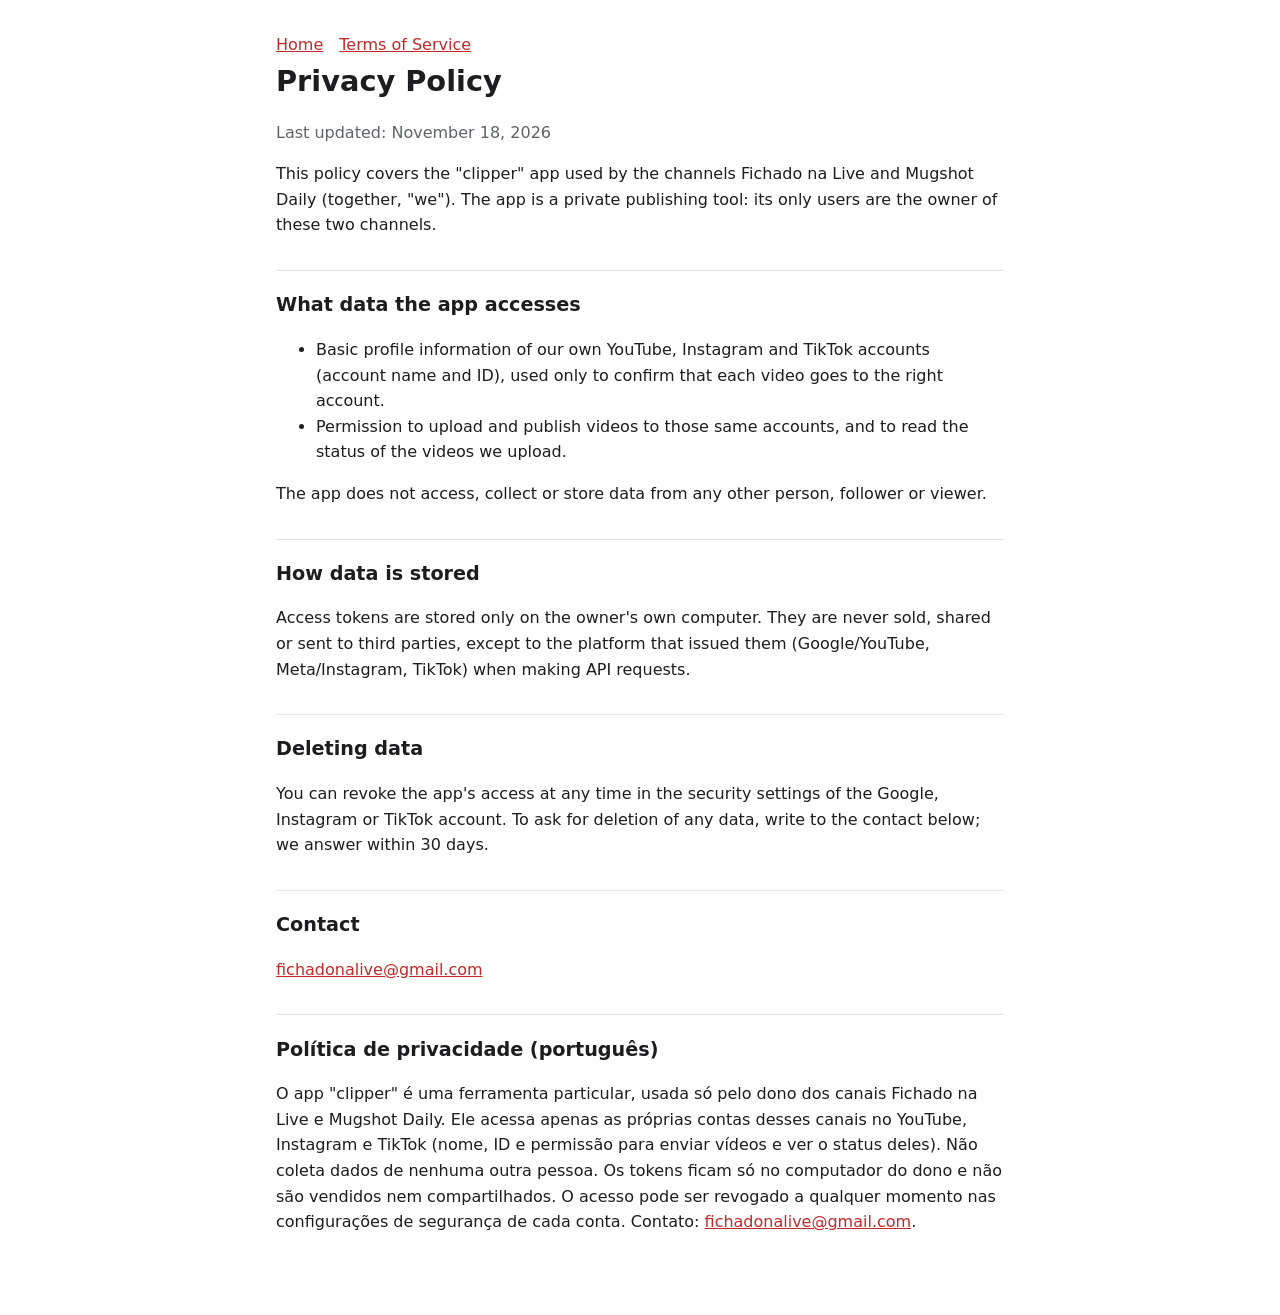
==== privacy.html @ 03002495 "Site do clipper: politica de privacidade, termos e retorno do TikTok Co-Authored-By: Claude Opus 5.5" ====
<!doctype html>
<html lang="en">
<head>
<meta charset="utf-8">
<meta name="viewport" content="width=device-width, initial-scale=1">
<title>Clipper Privacy Policy</title>
<link rel="stylesheet" href="style.css">
</head>
<body>
<main>
<nav><a href="index.html">Home</a><a href="terms.html">Terms of Service</a></nav>
<h1>Privacy Policy</h1>
<p class="muted">Last updated: November 18, 2026</p>

<p>This policy covers the "clipper" app used by the channels Fichado na Live and Mugshot Daily
(together, "we"). The app is a private publishing tool: its only users are the owner of these two channels.</p>

<h2>What data the app accesses</h2>
<ul>
<li>Basic profile information of our own YouTube, Instagram and TikTok accounts (account name and ID), used only to
confirm that each video goes to the right account.</li>
<li>Permission to upload and publish videos to those same accounts, and to read the status of the videos we upload.</li>
</ul>
<p>The app does not access, collect or store data from any other person, follower or viewer.</p>

<h2>How data is stored</h2>
<p>Access tokens are stored only on the owner's own computer. They are never sold, shared or sent to third parties,
except to the platform that issued them (Google/YouTube, Meta/Instagram, TikTok) when making API requests.</p>

<h2>Deleting data</h2>
<p>You can revoke the app's access at any time in the security settings of the Google, Instagram or TikTok account.
To ask for deletion of any data, write to the contact below; we answer within 30 days.</p>

<h2>Contact</h2>
<p><a href="mailto:fichadonalive@gmail.com">fichadonalive@gmail.com</a></p>

<h2>Política de privacidade (português)</h2>
<p>O app "clipper" é uma ferramenta particular, usada só pelo dono dos canais Fichado na Live e Mugshot Daily.
Ele acessa apenas as próprias contas desses canais no YouTube, Instagram e TikTok (nome, ID e permissão para enviar
vídeos e ver o status deles). Não coleta dados de nenhuma outra pessoa. Os tokens ficam só no computador do dono e
não são vendidos nem compartilhados. O acesso pode ser revogado a qualquer momento nas configurações de segurança de
cada conta. Contato: <a href="mailto:fichadonalive@gmail.com">fichadonalive@gmail.com</a>.</p>
</main>
</body>
</html>
---- style.css ----
:root { --bg: #ffffff; --fg: #1d1d1f; --muted: #5f6368; --accent: #c62828; --line: #e5e5e5; }
@media (prefers-color-scheme: dark) { :root { --bg: #121212; --fg: #ececec; --muted: #a0a0a0; --accent: #ef5350; --line: #2c2c2c; } }
* { box-sizing: border-box; }
body { margin: 0; background: var(--bg); color: var(--fg); font: 16px/1.6 system-ui, -apple-system, "Segoe UI", Roboto, sans-serif; }
main { max-width: 760px; margin: 0 auto; padding: 32px 16px 64px; }
h1 { font-size: 1.8rem; margin: 0 0 4px; }
h2 { font-size: 1.2rem; margin-top: 2rem; border-top: 1px solid var(--line); padding-top: 1.2rem; }
.muted { color: var(--muted); }
a { color: var(--accent); }
nav a { margin-right: 16px; }
code { background: var(--line); padding: 2px 6px; border-radius: 4px; word-break: break-all; }
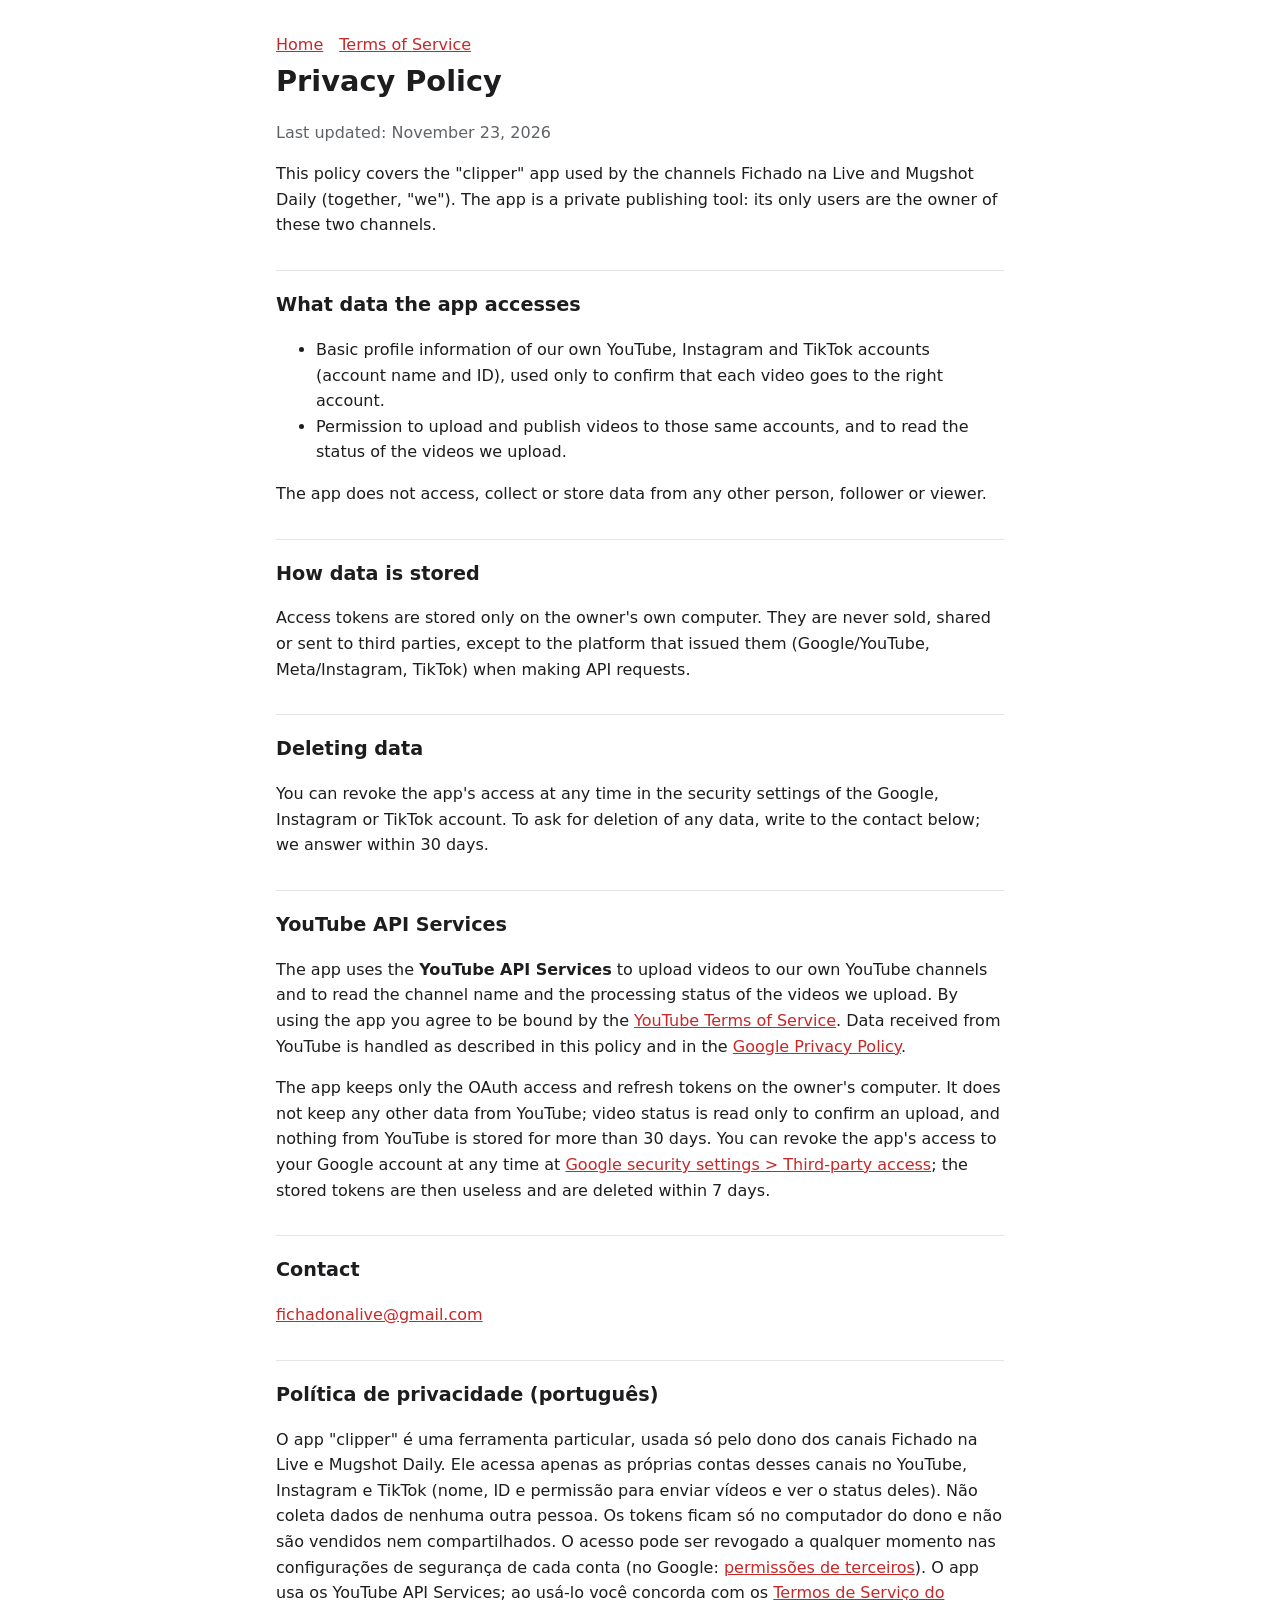
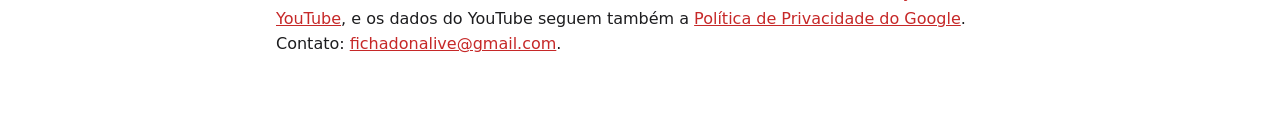
==== commit d892249f: "Politica e termos: secao YouTube API Services (termos do YouTube, privacidade do Google, revogar ace" ====
--- a/privacy.html
+++ b/privacy.html
@@ -10,7 +10,7 @@
 <main>
 <nav><a href="index.html">Home</a><a href="terms.html">Terms of Service</a></nav>
 <h1>Privacy Policy</h1>
-<p class="muted">Last updated: November 18, 2026</p>
+<p class="muted">Last updated: November 23, 2026</p>
 
 <p>This policy covers the "clipper" app used by the channels Fichado na Live and Mugshot Daily
 (together, "we"). The app is a private publishing tool: its only users are the owner of these two channels.</p>
@@ -31,6 +31,17 @@
 <p>You can revoke the app's access at any time in the security settings of the Google, Instagram or TikTok account.
 To ask for deletion of any data, write to the contact below; we answer within 30 days.</p>
 
+<h2>YouTube API Services</h2>
+<p>The app uses the <strong>YouTube API Services</strong> to upload videos to our own YouTube channels and to read the
+channel name and the processing status of the videos we upload. By using the app you agree to be bound by the
+<a href="https://www.youtube.com/t/terms">YouTube Terms of Service</a>. Data received from YouTube is handled as
+described in this policy and in the <a href="https://policies.google.com/privacy">Google Privacy Policy</a>.</p>
+<p>The app keeps only the OAuth access and refresh tokens on the owner's computer. It does not keep any other data
+from YouTube; video status is read only to confirm an upload, and nothing from YouTube is stored for more than 30 days.
+You can revoke the app's access to your Google account at any time at
+<a href="https://security.google.com/settings/security/permissions">Google security settings &gt; Third-party access</a>;
+the stored tokens are then useless and are deleted within 7 days.</p>
+
 <h2>Contact</h2>
 <p><a href="mailto:fichadonalive@gmail.com">fichadonalive@gmail.com</a></p>
 
@@ -39,7 +50,7 @@
 Ele acessa apenas as próprias contas desses canais no YouTube, Instagram e TikTok (nome, ID e permissão para enviar
 vídeos e ver o status deles). Não coleta dados de nenhuma outra pessoa. Os tokens ficam só no computador do dono e
 não são vendidos nem compartilhados. O acesso pode ser revogado a qualquer momento nas configurações de segurança de
-cada conta. Contato: <a href="mailto:fichadonalive@gmail.com">fichadonalive@gmail.com</a>.</p>
+cada conta (no Google: <a href="https://security.google.com/settings/security/permissions">permissões de terceiros</a>). O app usa os YouTube API Services; ao usá-lo você concorda com os <a href="https://www.youtube.com/t/terms">Termos de Serviço do YouTube</a>, e os dados do YouTube seguem também a <a href="https://policies.google.com/privacy">Política de Privacidade do Google</a>. Contato: <a href="mailto:fichadonalive@gmail.com">fichadonalive@gmail.com</a>.</p>
 </main>
 </body>
 </html>
